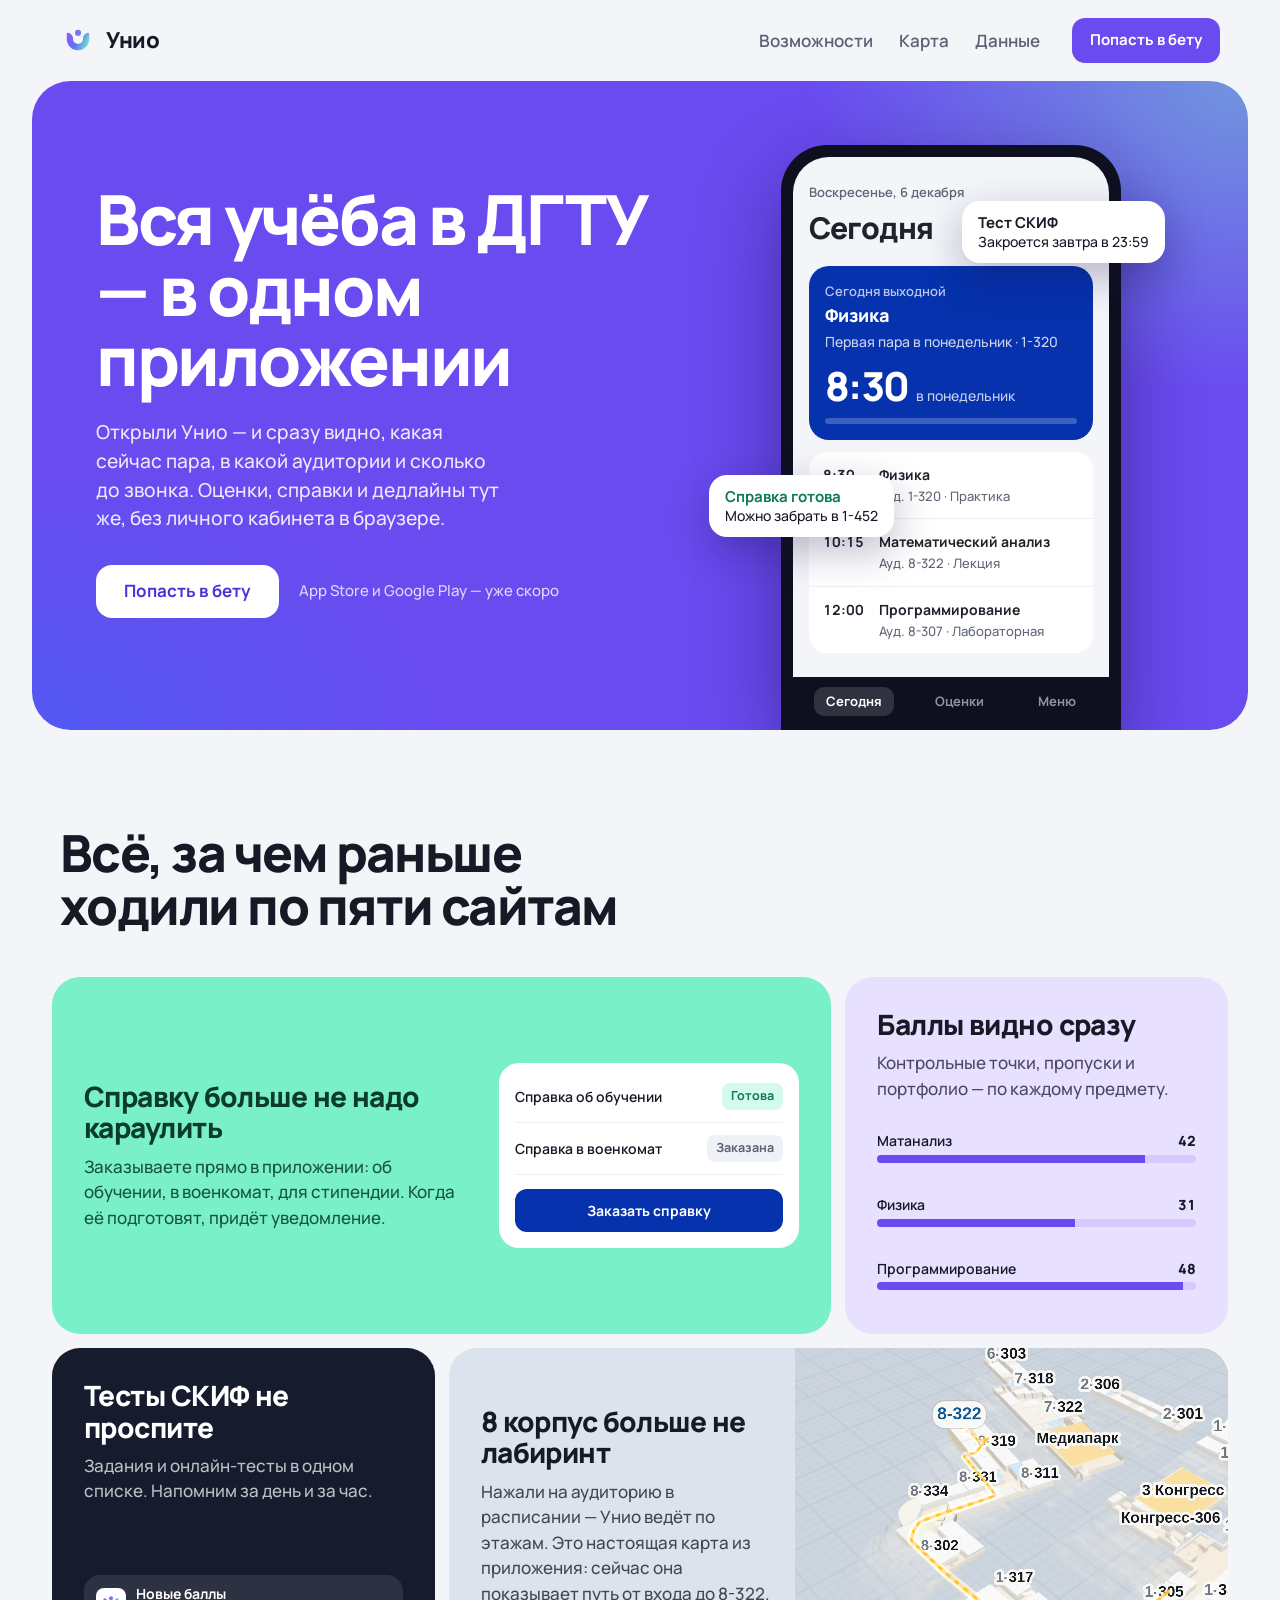
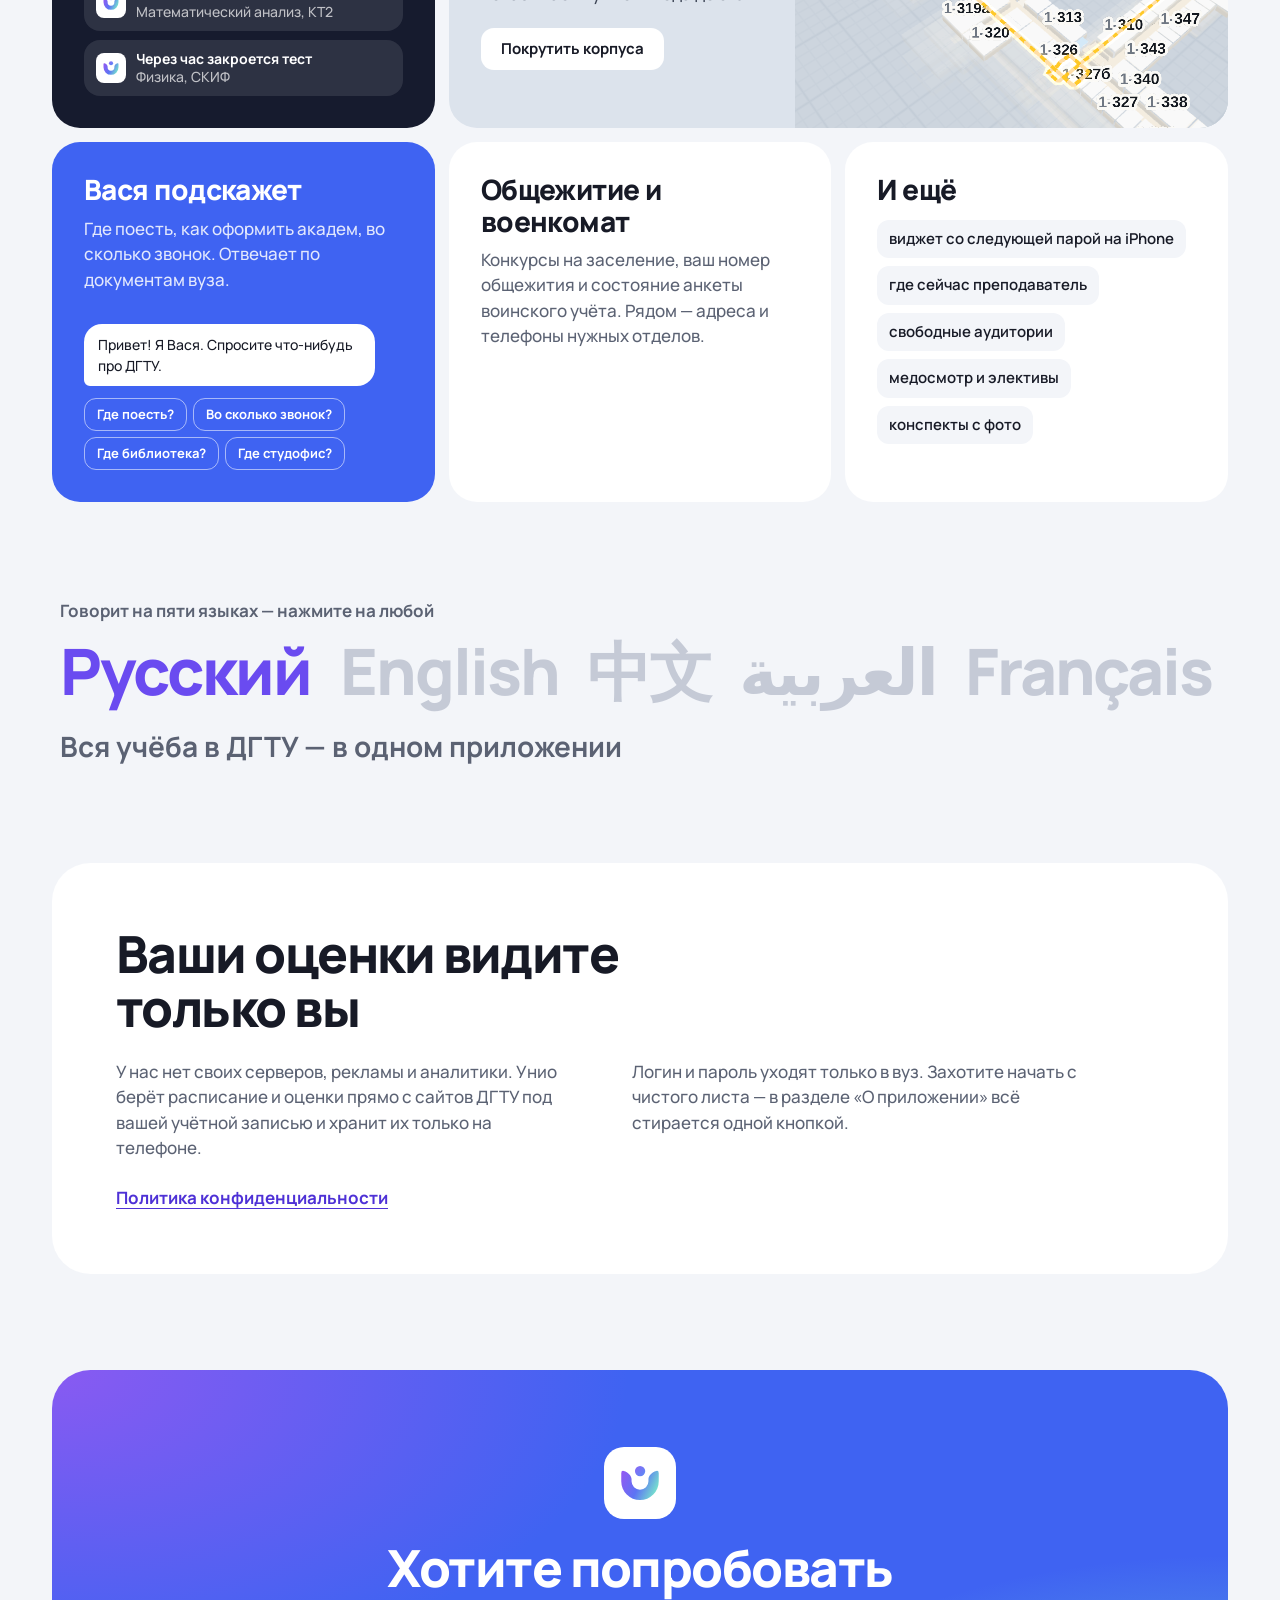
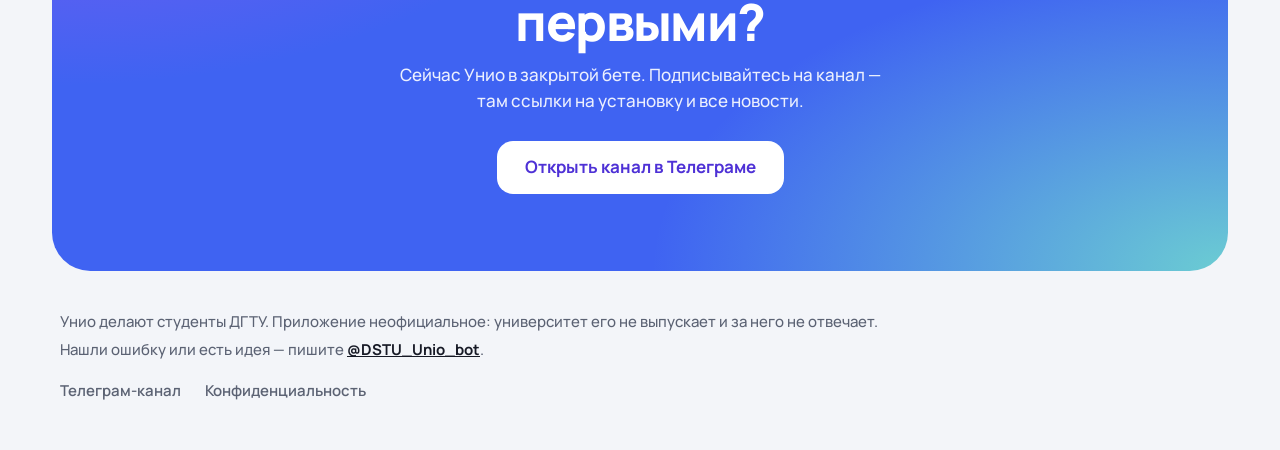
==== index.html @ 4c53bbeb "Сайт Унио" ====
<!doctype html>
<html lang="ru" class="no-js">
<head>
<meta charset="utf-8">
<meta name="viewport" content="width=device-width, initial-scale=1">
<title>Унио — вся учёба в ДГТУ в одном приложении</title>
<meta name="description" content="Расписание, оценки, справки, дедлайны СКИФ и 3D-карта корпусов ДГТУ в одном приложении. Сделали студенты.">
<meta name="theme-color" content="#6A4BF0">
<link rel="icon" href="icon.svg" type="image/svg+xml">
<link rel="preconnect" href="https://fonts.googleapis.com">
<link rel="preconnect" href="https://fonts.gstatic.com" crossorigin>
<link href="https://fonts.googleapis.com/css2?family=Manrope:wght@500;600;700;800&display=swap" rel="stylesheet">
<link rel="stylesheet" href="style.css">
</head>
<body>

<header class="top">
  <a class="brand" href="#">
    <img src="mark.svg" alt="" width="36" height="36">
    <span>Унио</span>
  </a>
  <nav class="top-nav" aria-label="Разделы">
    <a href="#features">Возможности</a>
    <a href="#map-plate">Карта</a>
    <a href="#privacy">Данные</a>
  </nav>
  <a class="top-btn" href="https://t.me/DSTU_Neuron">Попасть в бету</a>
</header>

<main>

<!-- Первый экран: фиолетовая плашка и телефон с живым расписанием -->
<section class="hero">
  <div class="hero-copy">
    <h1>Вся учёба в ДГТУ — в одном приложении</h1>
    <p>Открыли Унио — и сразу видно, какая сейчас пара, в какой аудитории и сколько до звонка. Оценки, справки и дедлайны тут же, без личного кабинета в браузере.</p>
    <div class="hero-actions">
      <a class="btn btn-white" href="https://t.me/DSTU_Neuron">Попасть в бету</a>
      <span class="hero-soon">App Store и Google Play — уже скоро</span>
    </div>
  </div>

  <div class="hero-phone">
    <div class="phone" aria-label="Экран «Сегодня» в приложении">
      <div class="phone-screen">
       <div class="ph-pages" id="ph-pages" data-page="0">
        <div class="ph-page" aria-label="Сегодня">
        <p class="ph-date" id="ph-date">Среда, 11 ноября</p>
        <p class="ph-title">Сегодня</p>

        <div class="ph-now">
          <p class="ph-now-label" id="ph-now-label">Идёт пара</p>
          <p class="ph-now-subject" id="ph-now-subject">Математический анализ</p>
          <p class="ph-now-room" id="ph-now-room">Ауд. 8-322 · Лекция</p>
          <div class="ph-now-bottom">
            <p class="ph-count"><span id="ph-count">29</span> <span id="ph-count-unit">мин</span></p>
            <p class="ph-count-note" id="ph-count-note">до звонка</p>
          </div>
          <div class="ph-bar"><span id="ph-bar"></span></div>
        </div>

        <ol class="ph-list" id="ph-list"></ol>
        </div>

        <div class="ph-page" aria-label="Оценки">
          <p class="ph-date">Осенний семестр</p>
          <p class="ph-title">Оценки</p>
          <ul class="ph-grades">
            <li><span>Математический анализ</span><b>42</b><i style="--v:.84"></i></li>
            <li><span>Физика</span><b>31</b><i style="--v:.62"></i></li>
            <li><span>Программирование</span><b>48</b><i style="--v:.96"></i></li>
            <li><span>Английский язык</span><b>39</b><i style="--v:.78"></i></li>
            <li><span>История России</span><b>27</b><i style="--v:.54"></i></li>
          </ul>
        </div>

        <div class="ph-page" aria-label="Меню">
          <p class="ph-date">Сервисы ДГТУ</p>
          <p class="ph-title">Меню</p>
          <ul class="ph-menu">
            <li><b>Справки</b><span>Заказать и забрать</span></li>
            <li><b>Общежитие</b><span>Конкурсы и заселение</span></li>
            <li><b>Воинский учёт</b><span>Анкета и отсрочка</span></li>
            <li><b>Медосмотр</b><span>Врачи и кабинеты</span></li>
            <li><b>Вася</b><span>Спросить что угодно</span></li>
            <li><b>Элективы</b><span>Выбор дисциплин</span></li>
          </ul>
        </div>
       </div>
      </div>
      <nav class="ph-tabs" aria-label="Вкладки приложения">
        <button type="button" class="on" data-page="0" aria-pressed="true">Сегодня</button>
        <button type="button" data-page="1" aria-pressed="false">Оценки</button>
        <button type="button" data-page="2" aria-pressed="false">Меню</button>
      </nav>
    </div>
    <p class="phone-hint">Нажмите на вкладки внизу телефона</p>

    <p class="chip chip-a"><b>Справка готова</b>Можно забрать в 1-452</p>
    <p class="chip chip-b"><b>Тест СКИФ</b>Закроется завтра в 23:59</p>
  </div>
</section>

<!-- Плашки возможностей -->
<section class="features" id="features" aria-labelledby="features-title">
  <h2 id="features-title">Всё, за чем раньше ходили по пяти сайтам</h2>

  <div class="bento">

    <article data-reveal class="plate plate-mint plate-wide">
      <div class="plate-copy">
        <h3>Справку больше не надо караулить</h3>
        <p>Заказываете прямо в приложении: об обучении, в военкомат, для стипендии. Когда её подготовят, придёт уведомление.</p>
      </div>
      <div class="mini mini-cert">
        <div class="cert-list" id="cert-list" aria-live="polite">
          <div class="cert-row">
            <span>Справка об обучении</span>
            <em class="tag tag-ok">Готова</em>
          </div>
          <div class="cert-row">
            <span>Справка в военкомат</span>
            <em class="tag">Заказана</em>
          </div>
        </div>
        <button class="mini-btn" id="cert-btn" type="button">Заказать справку</button>
      </div>
    </article>

    <article data-reveal class="plate plate-lilac">
      <h3>Баллы видно сразу</h3>
      <p>Контрольные точки, пропуски и портфолио — по каждому предмету.</p>
      <div class="mini mini-grades" id="grades">
        <button class="grade" type="button" data-max="50" data-score="42"><span>Матанализ</span><b>0</b><i style="--v:.84"></i><small>КТ1 — 20, КТ2 — 22 из 25</small></button>
        <button class="grade" type="button" data-max="50" data-score="31"><span>Физика</span><b>0</b><i style="--v:.62"></i><small>Нужно ещё 9 баллов до зачёта</small></button>
        <button class="grade" type="button" data-max="50" data-score="48"><span>Программирование</span><b>0</b><i style="--v:.96"></i><small>Почти максимум — так держать</small></button>
      </div>
    </article>

    <article data-reveal class="plate plate-navy">
      <h3>Тесты СКИФ не проспите</h3>
      <p>Задания и онлайн-тесты в одном списке. Напомним за день и за час.</p>
      <div class="mini mini-push" id="pushes" aria-hidden="true"></div>
    </article>

    <article data-reveal class="plate plate-map plate-wide" id="map-plate">
      <div class="plate-copy">
        <h3>8 корпус больше не лабиринт</h3>
        <p>Нажали на аудиторию в расписании — Унио ведёт по этажам. Это настоящая карта из приложения: сейчас она показывает путь от входа до 8-322.</p>
        <button class="btn btn-small" id="map-toggle" type="button" aria-pressed="false">Покрутить корпуса</button>
      </div>
      <div class="map" id="map">
        <iframe src="map/index.html" title="3D-карта корпусов ДГТУ" tabindex="-1"></iframe>
        <p class="map-fail">Карта не загрузилась. <span class="file-hint">Откройте сайт через сервер, а не двойным кликом по файлу.</span><span class="net-hint">Обновите страницу.</span></p>
      </div>
    </article>

    <article data-reveal class="plate plate-blue">
      <h3>Вася подскажет</h3>
      <p>Где поесть, как оформить академ, во сколько звонок. Отвечает по документам вуза.</p>
      <div class="mini mini-chat">
        <div class="chat" id="chat" aria-live="polite">
          <p class="bubble">Привет! Я Вася. Спросите что-нибудь про ДГТУ.</p>
        </div>
        <div class="asks" id="asks">
          <button type="button" data-q="0">Где поесть?</button>
          <button type="button" data-q="1">Во сколько звонок?</button>
          <button type="button" data-q="2">Где библиотека?</button>
          <button type="button" data-q="3">Где студофис?</button>
        </div>
      </div>
    </article>

    <article data-reveal class="plate plate-white">
      <h3>Общежитие и военкомат</h3>
      <p>Конкурсы на заселение, ваш номер общежития и состояние анкеты воинского учёта. Рядом — адреса и телефоны нужных отделов.</p>
    </article>

    <article data-reveal class="plate plate-white">
      <h3>И ещё</h3>
      <ul class="also">
        <li>виджет со следующей парой на iPhone</li>
        <li>где сейчас преподаватель</li>
        <li>свободные аудитории</li>
        <li>медосмотр и элективы</li>
        <li>конспекты с фото</li>
      </ul>
    </article>

  </div>
</section>

<!-- Языки -->
<section class="langs" aria-label="Языки интерфейса">
  <p class="langs-title">Говорит на пяти языках — нажмите на любой</p>
  <div class="langs-row" id="langs">
    <button type="button" class="on" data-lang="ru">Русский</button>
    <button type="button" data-lang="en" lang="en">English</button>
    <button type="button" data-lang="zh" lang="zh">中文</button>
    <button type="button" data-lang="ar" lang="ar">العربية</button>
    <button type="button" data-lang="fr" lang="fr">Français</button>
  </div>
  <p class="langs-say" id="langs-say" aria-live="polite">Вся учёба в ДГТУ — в одном приложении</p>
</section>

<!-- Данные -->
<section class="privacy" id="privacy" aria-labelledby="privacy-title">
  <div data-reveal class="privacy-plate">
    <h2 id="privacy-title">Ваши оценки видите только вы</h2>
    <div class="privacy-cols">
      <p>У нас нет своих серверов, рекламы и аналитики. Унио берёт расписание и оценки прямо с сайтов ДГТУ под вашей учётной записью и хранит их только на телефоне.</p>
      <p>Логин и пароль уходят только в вуз. Захотите начать с чистого листа — в разделе «О приложении» всё стирается одной кнопкой.</p>
    </div>
    <a class="privacy-link" href="privacy/">Политика конфиденциальности</a>
  </div>
</section>

<!-- Финал -->
<section class="cta" aria-labelledby="cta-title">
  <div data-reveal class="cta-plate">
    <img src="mark.svg" alt="" width="72" height="72">
    <h2 id="cta-title">Хотите попробовать первыми?</h2>
    <p>Сейчас Унио в закрытой бете. Подписывайтесь на канал — там ссылки на установку и все новости.</p>
    <a class="btn btn-white" href="https://t.me/DSTU_Neuron">Открыть канал в Телеграме</a>
  </div>
</section>

</main>

<footer class="foot">
  <p>Унио делают студенты ДГТУ. Приложение неофициальное: университет его не выпускает и за него не отвечает.</p>
  <p>Нашли ошибку или есть идея — пишите <a href="https://t.me/DSTU_Unio_bot">@DSTU_Unio_bot</a>.</p>
  <nav class="foot-links" aria-label="Ссылки">
    <a href="https://t.me/DSTU_Neuron">Телеграм-канал</a>
    <a href="privacy/">Конфиденциальность</a>
  </nav>
</footer>

<script src="main.js"></script>
</body>
</html>
---- style.css ----
/* Унио — сайт. Цвета — из знака Унио (фиолетовый → синий → мятный)
   и из приложения (синий #0632AD, бумага #F3F5F9). */

:root {
  --bg: #F3F5F9;
  --white: #FFFFFF;
  --ink: #171A26;
  --ink-soft: #5B6273;
  --violet: #6A4BF0;
  --violet-deep: #4E31D6;
  --lilac: #E7E0FF;
  --blue: #3F63F2;
  --navy: #161B2E;
  --mint: #7AF0C8;
  --mint-soft: #D4FAEC;
  --mint-ink: #0E7A57;
  --app-blue: #0632AD;

  --font: "Manrope", system-ui, -apple-system, "Segoe UI", sans-serif;
  --gutter: clamp(12px, 3vw, 32px);
  --wide: 1240px;
  --r-big: clamp(28px, 3vw, 40px);
  --r: 28px;
}

*, *::before, *::after { box-sizing: border-box; }

body {
  margin: 0;
  background: var(--bg);
  color: var(--ink);
  font: 500 17px/1.5 var(--font);
  -webkit-font-smoothing: antialiased;
}

h1, h2, h3, p, ul, ol { margin: 0; }
a { color: inherit; }
img { display: block; }

a:focus-visible, button:focus-visible {
  outline: 3px solid var(--mint);
  outline-offset: 3px;
}

/* --- Кнопки --------------------------------------------------------------- */

.btn {
  display: inline-flex;
  align-items: center;
  padding: 16px 28px;
  border: 0;
  border-radius: 16px;
  font: 700 17px/1.2 var(--font);
  text-decoration: none;
  cursor: pointer;
  transition: transform .15s, background .15s;
}

.btn:active { transform: scale(.97); }

.btn-white { background: var(--white); color: var(--violet-deep); }
.btn-white:hover { background: var(--mint-soft); }

.btn-small {
  margin-top: 22px;
  padding: 12px 20px;
  font-size: 15px;
  border-radius: 13px;
  background: var(--white);
  color: var(--ink);
}

/* --- Шапка ---------------------------------------------------------------- */

.top {
  max-width: var(--wide);
  margin: 0 auto;
  padding: 18px calc(var(--gutter) + 8px);
  display: flex;
  align-items: center;
  gap: 32px;
}

.brand {
  display: flex;
  align-items: center;
  gap: 10px;
  font-weight: 800;
  font-size: 22px;
  letter-spacing: -0.02em;
  text-decoration: none;
}

.top-nav { display: flex; gap: 26px; margin-left: auto; }

.top-nav a {
  text-decoration: none;
  color: var(--ink-soft);
  font-weight: 600;
}

.top-nav a:hover { color: var(--ink); }

.top-btn {
  padding: 11px 18px;
  border-radius: 13px;
  background: var(--violet);
  color: #fff;
  font-weight: 700;
  font-size: 15px;
  text-decoration: none;
}

.top-btn:hover { background: var(--violet-deep); }

/* --- Первый экран --------------------------------------------------------- */

.hero {
  max-width: var(--wide);
  margin: 0 auto;
  margin-inline: max(var(--gutter), calc((100% - var(--wide)) / 2));
  padding: clamp(32px, 5vw, 64px) clamp(24px, 5vw, 72px) 0;
  border-radius: var(--r-big);
  background:
    radial-gradient(60% 80% at 100% 0%, rgba(122, 240, 200, .45), transparent 60%),
    radial-gradient(50% 60% at 0% 100%, rgba(63, 99, 242, .55), transparent 70%),
    var(--violet);
  color: #fff;
  display: grid;
  grid-template-columns: minmax(0, 1.1fr) minmax(0, .9fr);
  gap: clamp(24px, 4vw, 56px);
  overflow: hidden;
}

.hero-copy { padding-bottom: clamp(40px, 6vw, 72px); align-self: center; }

h1 {
  font-weight: 800;
  font-size: clamp(38px, 5.4vw, 72px);
  line-height: 1.02;
  letter-spacing: -0.035em;
  max-width: 12ch;
}

.hero-copy > p {
  margin-top: 22px;
  font-size: clamp(17px, 1.5vw, 20px);
  line-height: 1.5;
  max-width: 34ch;
  color: rgba(255, 255, 255, .88);
}

.hero-actions {
  margin-top: 32px;
  display: flex;
  flex-wrap: wrap;
  align-items: center;
  gap: 14px 20px;
}

.hero-soon { font-size: 15px; color: rgba(255, 255, 255, .78); }

/* Телефон стоит на нижнем крае плашки и обрезан ею — как будто его держат. */
.hero-phone {
  position: relative;
  align-self: end;
  justify-self: center;
  width: min(100%, 340px);
  min-width: 0;
}

.phone {
  border-radius: 46px 46px 0 0;
  padding: 12px 12px 0;
  background: #0E1020;
  box-shadow: 0 30px 80px rgba(20, 10, 70, .45);
  transform: perspective(1200px) rotateX(var(--rx, 0deg)) rotateY(var(--ry, 0deg));
  transition: transform .5s cubic-bezier(.2, .8, .2, 1);
  will-change: transform;
}

.phone.tilting { transition: transform .12s linear; }

.phone-screen {
  height: 520px;
  border-radius: 36px 36px 0 0;
  background: #F3F5F9;
  color: #20232B;
  overflow: hidden;
}

.ph-pages {
  display: flex;
  width: 300%;
  height: 100%;
  transition: transform .45s cubic-bezier(.2, .8, .2, 1);
}

.ph-pages[data-page="1"] { transform: translateX(-33.3333%); }
.ph-pages[data-page="2"] { transform: translateX(-66.6667%); }

.ph-page { width: 33.3333%; padding: 26px 16px 0; }

.ph-grades, .ph-menu {
  list-style: none;
  margin-top: 16px;
  padding: 4px 14px;
  border-radius: 18px;
  background: #fff;
  font-size: 14px;
}

.ph-grades li {
  display: grid;
  grid-template-columns: 1fr auto;
  gap: 6px 10px;
  padding: 12px 0;
  font-weight: 600;
}

.ph-grades li + li, .ph-menu li + li { border-top: 1px solid #EDF0F4; }
.ph-grades b { font-weight: 800; }

.ph-grades i {
  grid-column: 1 / -1;
  height: 6px;
  border-radius: 6px;
  background: linear-gradient(90deg, var(--app-blue) calc(var(--v) * 100%), #E6EAF1 0);
  transform-origin: left;
  transform: scaleX(0);
  transition: transform .8s cubic-bezier(.2, .8, .2, 1);
}

.ph-pages[data-page="1"] .ph-grades i { transform: scaleX(1); }
.ph-grades li:nth-child(2) i { transition-delay: .06s; }
.ph-grades li:nth-child(3) i { transition-delay: .12s; }
.ph-grades li:nth-child(4) i { transition-delay: .18s; }
.ph-grades li:nth-child(5) i { transition-delay: .24s; }

.ph-menu li { padding: 11px 0; }
.ph-menu b { display: block; font-weight: 700; }
.ph-menu span { color: #5F6675; font-size: 13px; }

.ph-tabs {
  display: flex;
  justify-content: space-around;
  padding: 10px 6px 14px;
}

.ph-tabs button {
  border: 0;
  background: none;
  color: rgba(255, 255, 255, .55);
  font: 700 13px/1 var(--font);
  padding: 8px 12px;
  border-radius: 10px;
  cursor: pointer;
  transition: color .2s, background .2s;
}

.ph-tabs button:hover { color: #fff; }
.ph-tabs button.on { color: #fff; background: rgba(255, 255, 255, .14); }

.phone-hint {
  position: absolute;
  left: 0;
  right: 0;
  bottom: 74px;
  text-align: center;
  font-size: 13px;
  font-weight: 700;
  color: #fff;
  pointer-events: none;
  animation: hint 2.4s ease-in-out 2.2s 2 both;
  opacity: 0;
}

@keyframes hint {
  0%, 100% { opacity: 0; transform: translateY(6px); }
  30%, 70% { opacity: 1; transform: none; }
}

.ph-date { font-size: 13px; font-weight: 600; color: #5F6675; }

.ph-title {
  font-size: 30px;
  font-weight: 800;
  letter-spacing: -0.03em;
  margin-top: 2px;
}

.ph-now {
  margin-top: 16px;
  padding: 16px;
  border-radius: 20px;
  background: var(--app-blue);
  color: #fff;
}

.ph-now-label { font-size: 13px; font-weight: 600; color: rgba(255, 255, 255, .72); }
.ph-now-subject { margin-top: 4px; font-size: 18px; font-weight: 800; line-height: 1.2; }
.ph-now-room { margin-top: 4px; font-size: 14px; color: rgba(255, 255, 255, .8); }

.ph-now-bottom {
  margin-top: 14px;
  display: flex;
  align-items: baseline;
  gap: 8px;
}

.ph-count {
  font-size: 40px;
  font-weight: 800;
  letter-spacing: -0.04em;
  line-height: 1;
  font-variant-numeric: tabular-nums;
}

#ph-count-unit { font-size: 18px; letter-spacing: 0; }
.ph-count-note { font-size: 14px; color: rgba(255, 255, 255, .78); }

.ph-bar {
  margin-top: 12px;
  height: 6px;
  border-radius: 6px;
  background: rgba(255, 255, 255, .22);
  overflow: hidden;
}

.ph-bar span {
  display: block;
  height: 100%;
  width: 40%;
  border-radius: 6px;
  background: var(--mint);
}

.ph-list {
  list-style: none;
  padding: 0;
  margin-top: 12px;
  border-radius: 18px;
  background: #fff;
}

.ph-list li {
  display: grid;
  grid-template-columns: 46px minmax(0, 1fr);
  gap: 10px;
  padding: 12px 14px;
  font-size: 14px;
}

.ph-list li + li { border-top: 1px solid #EDF0F4; }
.ph-list time { font-weight: 700; font-variant-numeric: tabular-nums; }
.ph-list b { display: block; font-weight: 700; }
.ph-list span { color: #5F6675; font-size: 13px; }
.ph-list li.past { opacity: .45; }

/* Уведомления возле телефона — единственная анимация страницы. */
.chip {
  position: absolute;
  padding: 12px 16px;
  border-radius: 18px;
  background: #fff;
  color: var(--ink);
  font-size: 14px;
  line-height: 1.3;
  box-shadow: 0 14px 40px rgba(20, 10, 70, .28);
  animation: pop .5s cubic-bezier(.2, .9, .3, 1.3) both;
}

.chip b { display: block; font-size: 15px; }
.chip-a { left: -72px; top: 330px; animation-delay: .5s; }
.chip-a b { color: var(--mint-ink); }
.chip-b { right: -44px; top: 56px; animation-delay: 1.1s; }

@keyframes pop {
  from { opacity: 0; transform: translateY(14px) scale(.9); }
  to { opacity: 1; transform: none; }
}

/* --- Плашки возможностей -------------------------------------------------- */

.features {
  max-width: var(--wide);
  margin: 0 auto;
  padding: clamp(56px, 8vw, 96px) var(--gutter) 0;
}

h2 {
  font-weight: 800;
  font-size: clamp(30px, 4vw, 52px);
  line-height: 1.05;
  letter-spacing: -0.03em;
  max-width: 18ch;
  padding: 0 8px;
}

.bento {
  margin-top: clamp(28px, 4vw, 44px);
  display: grid;
  grid-template-columns: repeat(3, minmax(0, 1fr));
  gap: 14px;
}

.plate {
  border-radius: var(--r);
  padding: clamp(22px, 2.6vw, 32px);
  overflow: hidden;
  display: flex;
  flex-direction: column;
}

.plate-wide {
  grid-column: span 2;
  flex-direction: row;
  gap: 24px;
  align-items: center;
}

.plate-copy { flex: 1 1 0; min-width: 0; }

.plate h3 {
  font-weight: 800;
  font-size: clamp(22px, 2.2vw, 28px);
  line-height: 1.12;
  letter-spacing: -0.02em;
}

.plate p { margin-top: 10px; }

.plate-mint { background: var(--mint); color: #0B3B2A; }
.plate-mint p { color: #165440; }
.plate-lilac { background: var(--lilac); }
.plate-lilac p { color: #4C4566; }
.plate-navy { background: var(--navy); color: #fff; }
.plate-navy p { color: rgba(255, 255, 255, .72); }
.plate-blue { background: var(--blue); color: #fff; }
.plate-blue p { color: rgba(255, 255, 255, .85); }
.plate-white { background: var(--white); }
.plate-white p { color: var(--ink-soft); }
.plate-map { background: #DCE3EC; padding-right: 0; padding-top: 0; padding-bottom: 0; align-items: stretch; }
.plate-map .plate-copy { padding: clamp(22px, 2.6vw, 32px) 0; align-self: center; }
.plate-map p { color: #3F4757; }

/* Плашки выезжают, когда до них долистали. */
.js [data-reveal] {
  opacity: 0;
  transform: translateY(36px) scale(.98);
  transition: opacity .7s ease, transform .8s cubic-bezier(.2, .8, .2, 1);
}

.js [data-reveal].shown { opacity: 1; transform: none; }

.plate { transition: transform .25s cubic-bezier(.2, .8, .2, 1); }
.js .plate.shown:hover { transform: translateY(-4px); }

/* Мини-интерфейсы внутри плашек */
.mini { font-size: 14px; }

.mini-cert {
  flex: 0 0 min(300px, 46%);
  padding: 8px 16px 16px;
  border-radius: 20px;
  background: #fff;
  color: var(--ink);
}

.cert-row {
  display: flex;
  justify-content: space-between;
  align-items: center;
  gap: 10px;
  padding: 12px 0;
  border-bottom: 1px solid #EDF0F4;
  font-weight: 600;
}

.tag {
  font-style: normal;
  font-size: 12.5px;
  font-weight: 700;
  padding: 4px 9px;
  border-radius: 8px;
  background: #EEF1F6;
  color: var(--ink-soft);
  white-space: nowrap;
}

.tag-ok { background: var(--mint-soft); color: var(--mint-ink); }

.mini-btn:hover { background: #04237A; }
.mini-btn:active { transform: scale(.97); }
.mini-btn:disabled { opacity: .6; cursor: default; }

.cert-row.new { animation: slide-in .45s cubic-bezier(.2, .8, .2, 1) both; }
.tag.flip { animation: flip .5s ease both; }

@keyframes slide-in {
  from { opacity: 0; transform: translateY(-10px); }
  to { opacity: 1; transform: none; }
}

@keyframes flip {
  0% { transform: scale(1); }
  40% { transform: scale(1.25); }
  100% { transform: scale(1); }
}

.mini-btn {
  display: block;
  width: 100%;
  border: 0;
  font: inherit;
  cursor: pointer;
  transition: transform .15s, background .15s;
  margin-top: 14px;
  padding: 11px;
  border-radius: 12px;
  background: var(--app-blue);
  color: #fff;
  text-align: center;
  font-weight: 700;
}

.mini-grades { margin-top: auto; padding-top: 22px; display: grid; gap: 12px; }

.grade {
  display: grid;
  grid-template-columns: 1fr auto;
  gap: 4px 10px;
  padding: 8px 10px;
  margin: 0 -10px;
  border: 0;
  border-radius: 14px;
  background: none;
  color: inherit;
  font: 600 14px/1.4 var(--font);
  text-align: left;
  cursor: pointer;
  transition: background .2s;
}

.grade:hover, .grade.open { background: rgba(255, 255, 255, .6); }
.grade b { font-weight: 800; font-variant-numeric: tabular-nums; }

.grade i {
  grid-column: 1 / -1;
  height: 8px;
  border-radius: 8px;
  background: linear-gradient(90deg, var(--violet) calc(var(--v) * 100%), rgba(106, 75, 240, .15) 0);
  transform-origin: left;
  transform: scaleX(0);
  transition: transform 1s cubic-bezier(.2, .8, .2, 1);
}

.shown .grade i, .no-js .grade i { transform: scaleX(1); }

.grade small {
  grid-column: 1 / -1;
  display: grid;
  overflow: hidden;
  color: #4C4566;
  font-size: 13px;
  font-weight: 500;
  transition: max-height .3s ease;
  max-height: 0;
}

.grade.open small { max-height: 40px; }

.mini-push { margin-top: auto; padding-top: 22px; display: grid; gap: 8px; }

.push {
  display: flex;
  gap: 10px;
  align-items: center;
  padding: 10px 12px;
  border-radius: 16px;
  background: rgba(255, 255, 255, .1);
}

.push img { width: 30px; height: 30px; flex: none; border-radius: 8px; background: #fff; padding: 3px; }
.push p { margin: 0; color: rgba(255, 255, 255, .7); line-height: 1.3; }
.push b { display: block; color: #fff; }
.push { animation: push-in .55s cubic-bezier(.2, .9, .3, 1.2) both; }
.push.old { opacity: .55; }

@keyframes push-in {
  from { opacity: 0; transform: translateY(-16px) scale(.95); }
  to { opacity: 1; transform: none; }
}

.mini-chat { margin-top: auto; padding-top: 22px; }

.chat {
  display: grid;
  gap: 8px;
  max-height: 230px;
  overflow-y: auto;
  scroll-behavior: smooth;
  padding-right: 2px;
}

.chat .bubble { animation: slide-in .35s cubic-bezier(.2, .8, .2, 1) both; }

.typing span {
  display: inline-block;
  width: 6px;
  height: 6px;
  margin: 0 2px;
  border-radius: 50%;
  background: var(--ink-soft);
  animation: dot 1s infinite ease-in-out;
}

.typing span:nth-child(2) { animation-delay: .15s; }
.typing span:nth-child(3) { animation-delay: .3s; }

@keyframes dot {
  0%, 80%, 100% { transform: translateY(0); opacity: .4; }
  40% { transform: translateY(-4px); opacity: 1; }
}

.asks { margin-top: 12px; display: flex; flex-wrap: wrap; gap: 6px; }

.asks button {
  border: 1.5px solid rgba(255, 255, 255, .55);
  background: none;
  color: #fff;
  font: 700 13px/1 var(--font);
  padding: 9px 12px;
  border-radius: 12px;
  cursor: pointer;
  transition: background .15s, transform .15s;
}

.asks button:hover { background: rgba(255, 255, 255, .16); }
.asks button:active { transform: scale(.95); }
.asks button:disabled { opacity: .45; cursor: default; }

.bubble {
  margin: 0;
  padding: 10px 14px;
  border-radius: 18px 18px 18px 6px;
  background: #fff;
  color: var(--ink) !important;
  max-width: 92%;
}

.bubble-me {
  justify-self: end;
  border-radius: 18px 18px 6px 18px;
  background: var(--navy);
  color: #fff !important;
}

.also {
  margin-top: 14px;
  padding: 0;
  list-style: none;
  display: flex;
  flex-wrap: wrap;
  gap: 8px;
}

.also li {
  padding: 8px 12px;
  border-radius: 12px;
  background: var(--bg);
  font-size: 15px;
  font-weight: 600;
}

/* Карта */
.map {
  position: relative;
  flex: 0 0 58%;
  min-height: 380px;
  background: #E3E8EE;
}

.map iframe {
  position: absolute;
  inset: 0;
  width: 100%;
  height: 100%;
  border: 0;
  pointer-events: none;
}

.map.live iframe { pointer-events: auto; }

.map-fail {
  display: none;
  position: absolute;
  inset: 0;
  margin: 0 !important;
  align-items: center;
  justify-content: center;
  padding: 24px;
  text-align: center;
  background: #E3E8EE;
}

.map.failed .map-fail { display: flex; flex-direction: column; gap: 6px; }
.map-fail .file-hint { display: none; }
.map.from-file .file-hint { display: inline; }
.map.from-file .net-hint { display: none; }

/* --- Языки ---------------------------------------------------------------- */

.langs {
  max-width: var(--wide);
  margin: 0 auto;
  padding: clamp(56px, 8vw, 96px) calc(var(--gutter) + 8px) 0;
}

.langs-title { font-weight: 700; color: var(--ink-soft); }

.langs-row {
  margin-top: 10px;
  display: flex;
  flex-wrap: wrap;
  gap: 4px 28px;
  font-weight: 800;
  font-size: clamp(30px, 5vw, 64px);
  letter-spacing: -0.03em;
  line-height: 1.15;
}

.langs-row button {
  border: 0;
  background: none;
  padding: 0;
  font: inherit;
  letter-spacing: inherit;
  cursor: pointer;
  color: #C5CAD6;
  transition: color .25s, transform .25s;
}

.langs-row button:hover { transform: translateY(-3px); }
.langs-row button.on:nth-child(1) { color: var(--violet); }
.langs-row button.on:nth-child(2) { color: var(--blue); }
.langs-row button.on:nth-child(3) { color: var(--mint-ink); }
.langs-row button.on:nth-child(4) { color: var(--ink); }
.langs-row button.on:nth-child(5) { color: var(--violet-deep); }

.langs-say {
  margin-top: 18px;
  min-height: 1.4em;
  font-size: clamp(20px, 2.4vw, 28px);
  font-weight: 700;
  color: var(--ink-soft);
  transition: opacity .2s, transform .2s;
}

.langs-say.out { opacity: 0; transform: translateY(8px); }

/* --- Данные --------------------------------------------------------------- */

.privacy, .cta {
  max-width: var(--wide);
  margin: 0 auto;
  padding: clamp(56px, 8vw, 96px) var(--gutter) 0;
}

.privacy-plate {
  border-radius: var(--r-big);
  background: var(--white);
  padding: clamp(28px, 5vw, 64px);
}

.privacy-plate h2 { padding: 0; max-width: 16ch; }

.privacy-cols {
  margin-top: 24px;
  display: grid;
  grid-template-columns: repeat(2, minmax(0, 1fr));
  gap: 16px clamp(24px, 4vw, 56px);
  color: var(--ink-soft);
  max-width: 980px;
}

.privacy-link {
  display: inline-block;
  margin-top: 24px;
  color: var(--violet-deep);
  font-weight: 700;
  text-underline-offset: 4px;
}

/* --- Финал и подвал ------------------------------------------------------- */

.cta-plate {
  border-radius: var(--r-big);
  padding: clamp(40px, 6vw, 80px) clamp(24px, 5vw, 64px);
  background:
    radial-gradient(70% 90% at 0% 0%, rgba(145, 89, 242, .9), transparent 70%),
    radial-gradient(70% 90% at 100% 100%, rgba(122, 240, 200, .75), transparent 70%),
    var(--blue);
  color: #fff;
  text-align: center;
  display: flex;
  flex-direction: column;
  align-items: center;
}

.cta-plate img { background: #fff; border-radius: 20px; padding: 6px; }
.cta-plate h2 { margin-top: 22px; padding: 0; max-width: 16ch; }
.cta-plate p { margin-top: 14px; max-width: 44ch; color: rgba(255, 255, 255, .9); }
.cta-plate .btn { margin-top: 28px; }

.foot {
  max-width: var(--wide);
  margin: 0 auto;
  padding: 40px calc(var(--gutter) + 8px) 48px;
  color: var(--ink-soft);
  font-size: 15px;
  display: grid;
  gap: 6px;
}

.foot a { color: var(--ink); font-weight: 700; }
.foot-links { margin-top: 12px; display: flex; gap: 24px; }
.foot-links a { font-weight: 600; text-decoration: none; color: var(--ink-soft); }
.foot-links a:hover { color: var(--ink); }

/* --- Узкие экраны --------------------------------------------------------- */

@media (max-width: 1000px) {
  .bento { grid-template-columns: repeat(2, minmax(0, 1fr)); }
  .chip-a { left: -24px; }
  .chip-b { right: -16px; }
}

@media (max-width: 820px) {
  .top-nav { display: none; }
  .top-btn { margin-left: auto; }
  .hero { grid-template-columns: minmax(0, 1fr); }
  .hero-copy { padding-bottom: 0; }
  .plate-wide { grid-column: auto; flex-direction: column; align-items: stretch; }
  .mini-cert { flex-basis: auto; }
  .plate-map { padding: 0; }
  .plate-map .plate-copy { padding: 24px 24px 0; }
  .map { flex-basis: auto; min-height: 340px; margin-top: 20px; }
  .privacy-cols { grid-template-columns: 1fr; }
}

@media (max-width: 640px) {
  body { font-size: 16px; }
  .bento { grid-template-columns: 1fr; }
  .plate-wide { grid-column: auto; }
  .phone-screen { height: 470px; }
  .chip { font-size: 13px; padding: 10px 12px; }
  .chip-a { left: -8px; top: 300px; }
  .chip-b { right: -8px; top: 40px; }
}

@media (prefers-reduced-motion: reduce) {
  *, *::before, *::after {
    animation-duration: .01ms !important;
    animation-iteration-count: 1 !important;
    transition-duration: .01ms !important;
  }
  .js [data-reveal] { opacity: 1; transform: none; }
  .phone-hint { display: none; }
}
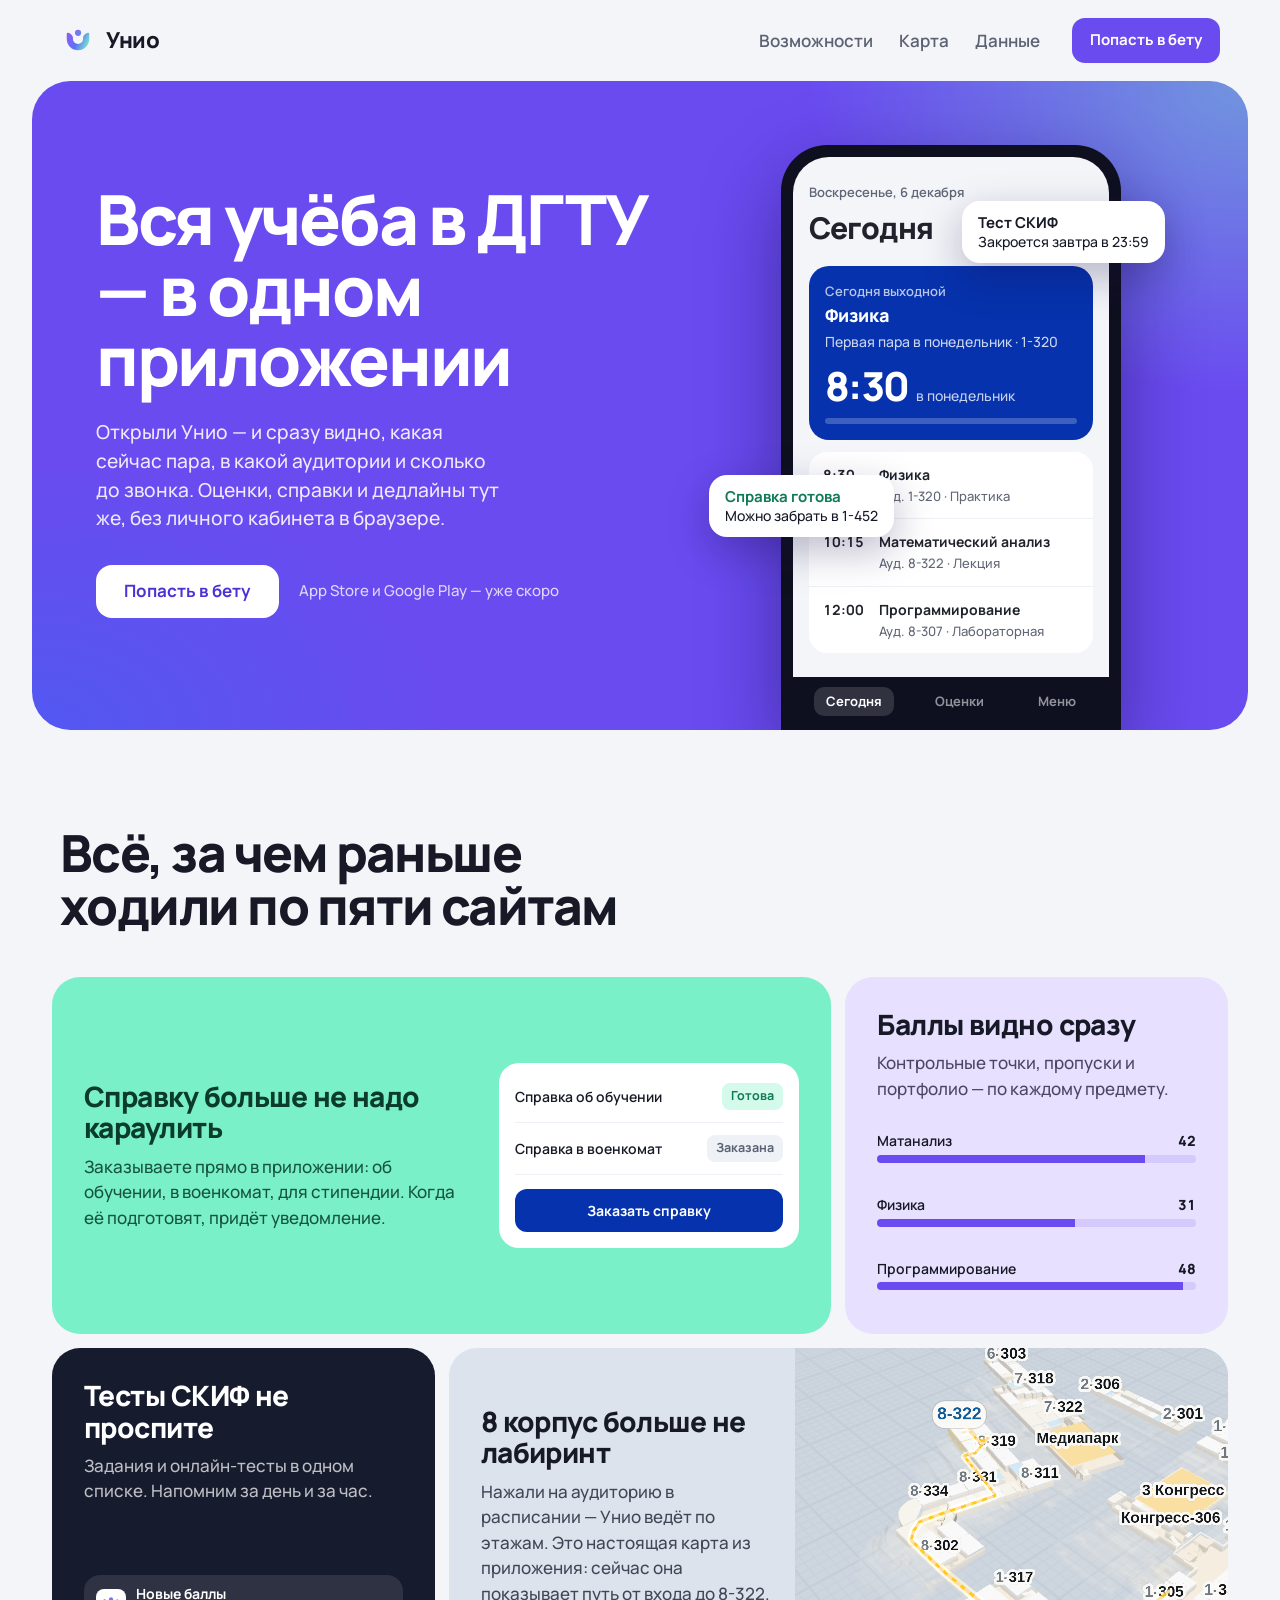
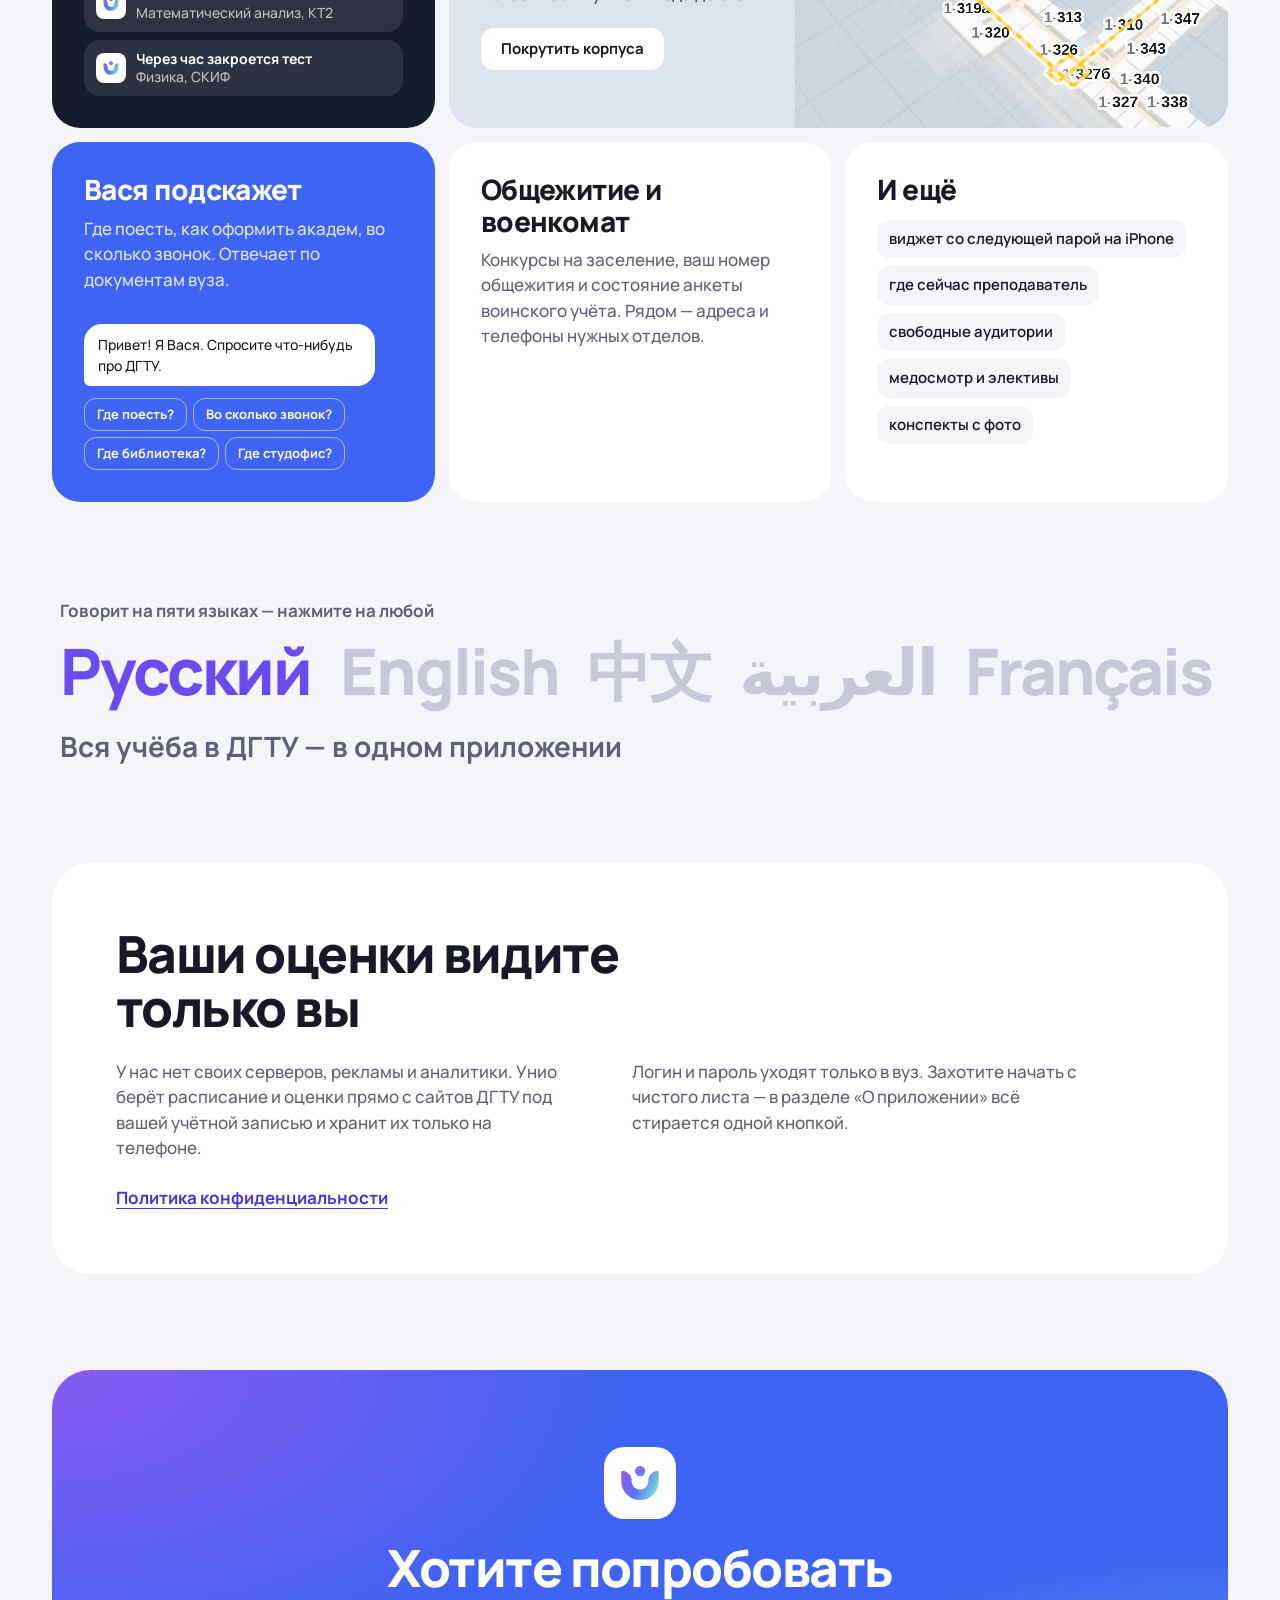
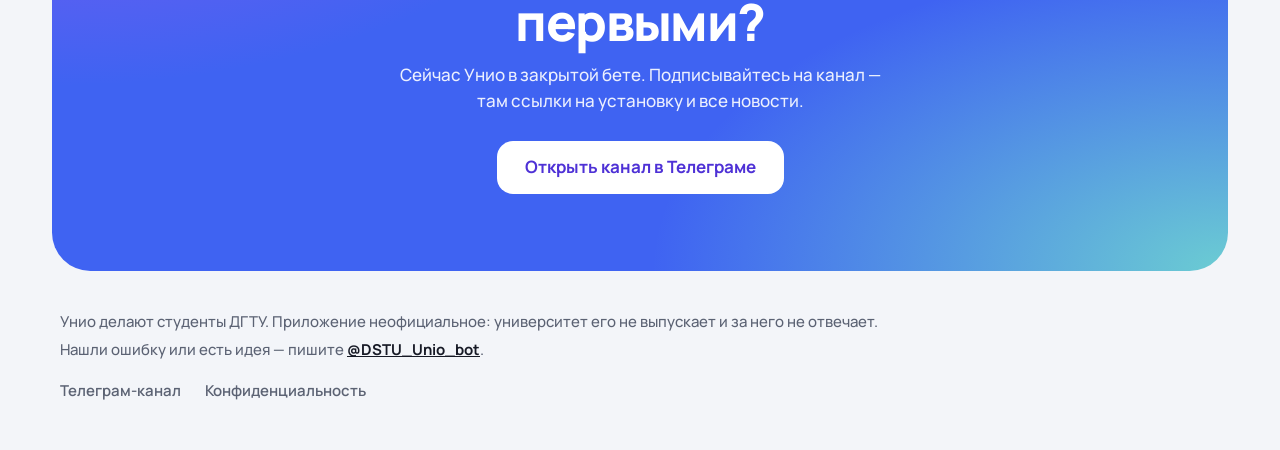
==== commit 8e62cec2: "Исправление ссылок" ====
--- a/index.html
+++ b/index.html
@@ -24,7 +24,7 @@
     <a href="#map-plate">Карта</a>
     <a href="#privacy">Данные</a>
   </nav>
-  <a class="top-btn" href="https://t.me/DSTU_Neuron">Попасть в бету</a>
+  <a class="top-btn" href="https://t.me/Unio_App">Попасть в бету</a>
 </header>
 
 <main>
@@ -35,7 +35,7 @@
     <h1>Вся учёба в ДГТУ — в одном приложении</h1>
     <p>Открыли Унио — и сразу видно, какая сейчас пара, в какой аудитории и сколько до звонка. Оценки, справки и дедлайны тут же, без личного кабинета в браузере.</p>
     <div class="hero-actions">
-      <a class="btn btn-white" href="https://t.me/DSTU_Neuron">Попасть в бету</a>
+      <a class="btn btn-white" href="https://t.me/Unio_App">Попасть в бету</a>
       <span class="hero-soon">App Store и Google Play — уже скоро</span>
     </div>
   </div>
@@ -221,7 +221,7 @@
     <img src="mark.svg" alt="" width="72" height="72">
     <h2 id="cta-title">Хотите попробовать первыми?</h2>
     <p>Сейчас Унио в закрытой бете. Подписывайтесь на канал — там ссылки на установку и все новости.</p>
-    <a class="btn btn-white" href="https://t.me/DSTU_Neuron">Открыть канал в Телеграме</a>
+    <a class="btn btn-white" href="https://t.me/Unio_App">Открыть канал в Телеграме</a>
   </div>
 </section>
 
